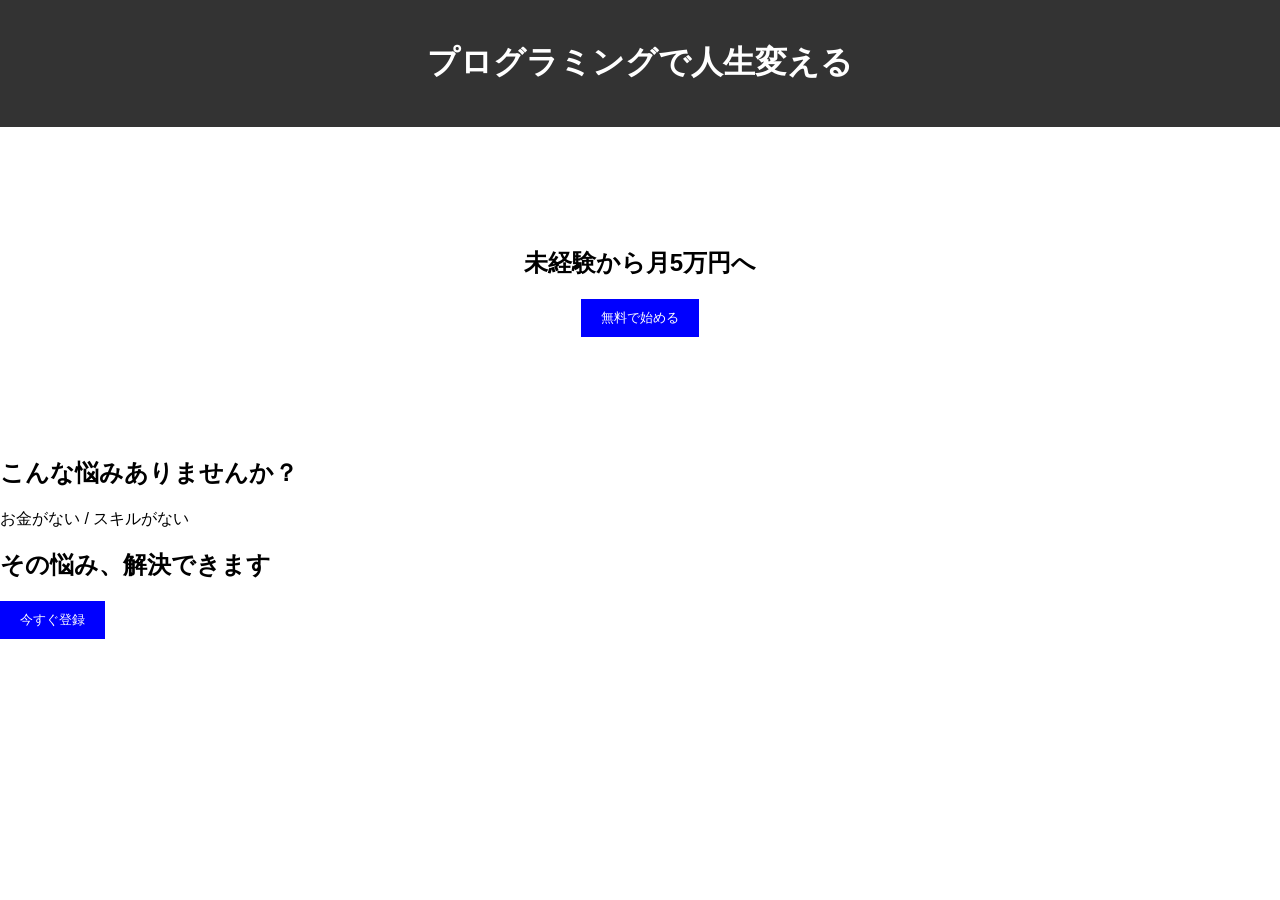
==== index.html @ 4aaf7d5e "初めての保存" ====
<!DOCTYPE html>
<html lang="ja">
<head>
  <meta charset="UTF-8">
  <title>LP練習</title>
  <link rel="stylesheet" href="style.css">
</head>
<body>

<header>
  <h1>プログラミングで人生変える</h1>
</header>

<section class="hero">
  <h2>未経験から月5万円へ</h2>
  <button>無料で始める</button>
</section>

<section class="problem">
  <h2>こんな悩みありませんか？</h2>
  <p>お金がない / スキルがない</p>
</section>

<section class="solution">
  <h2>その悩み、解決できます</h2>
</section>

<section class="cta">
  <button>今すぐ登録</button>
</section>

</body>
</html>
---- style.css ----
body {
  margin: 0;
  font-family: sans-serif;
}

header {
  background: #333;
  color: white;
  padding: 20px;
  text-align: center;
}

.hero {
  padding: 100px 20px;
  text-align: center;
}

button {
  padding: 10px 20px;
  background: blue;
  color: white;
  border: none;
}
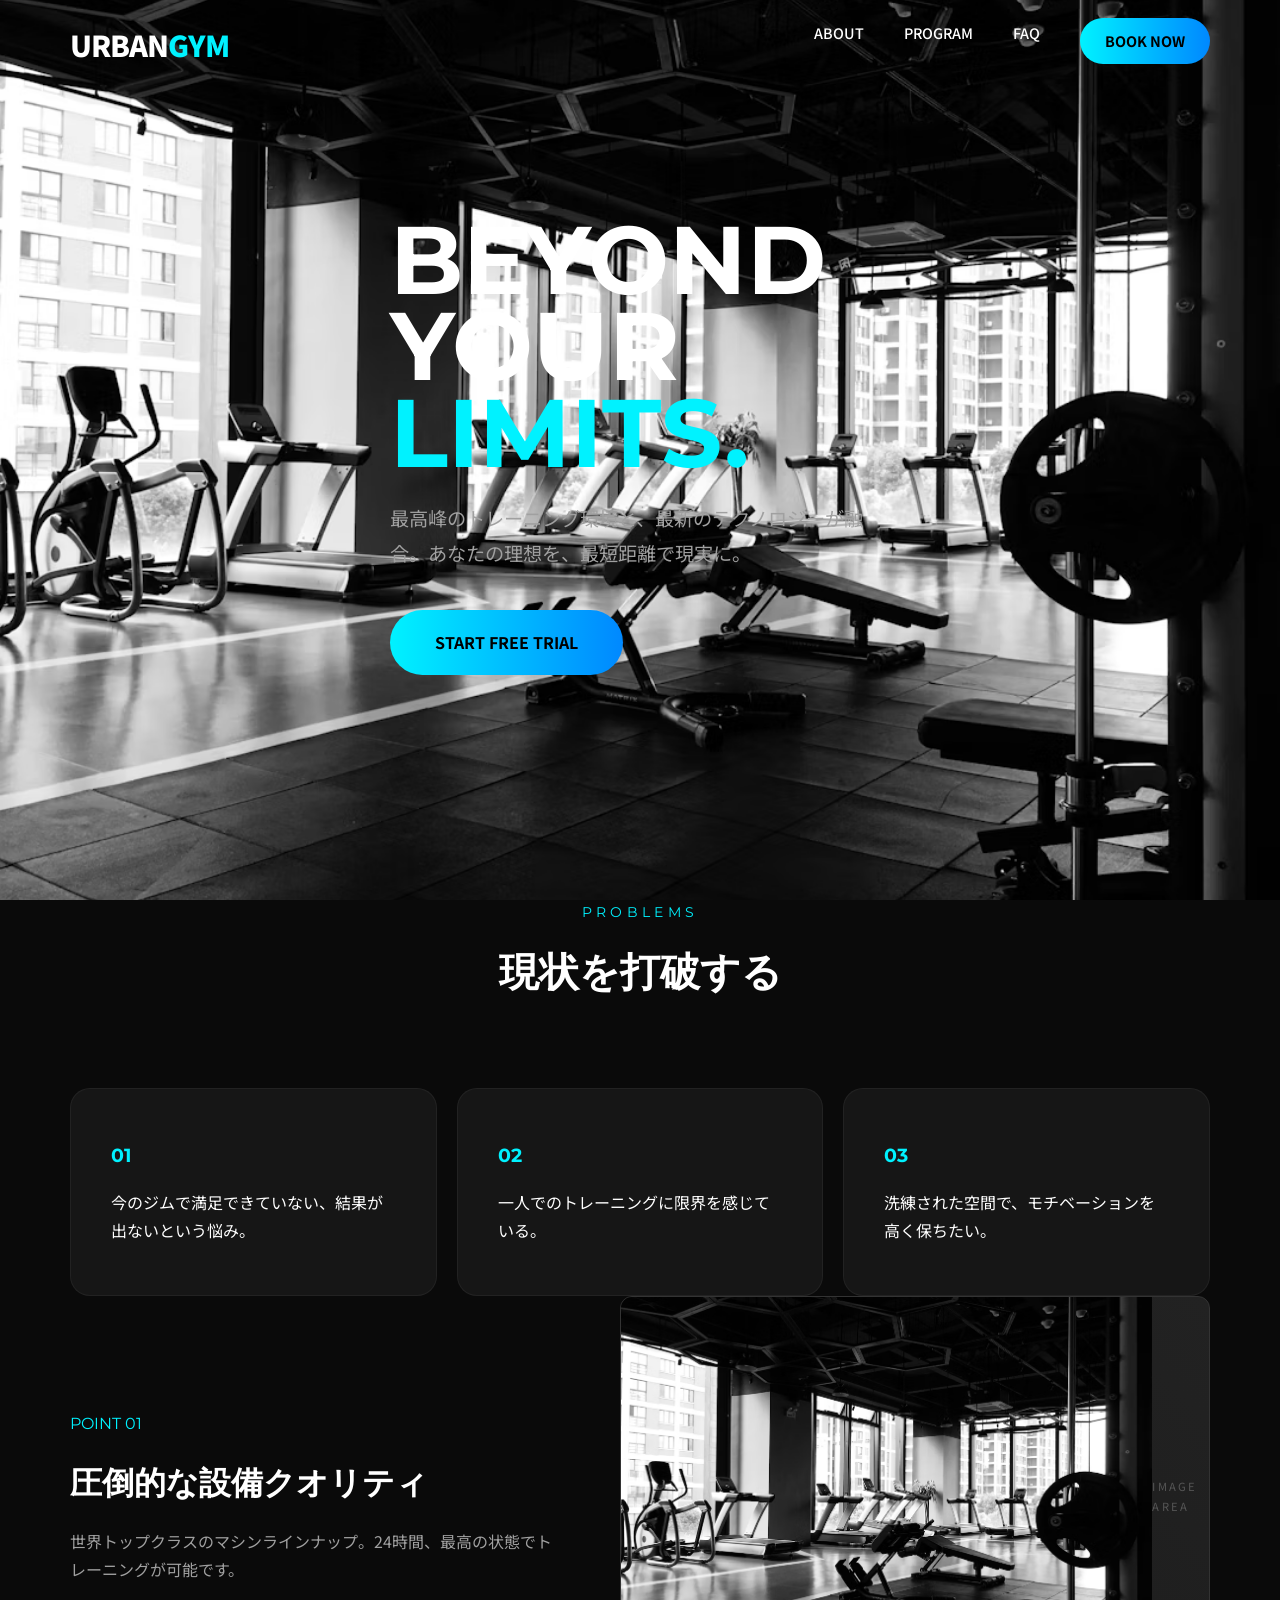
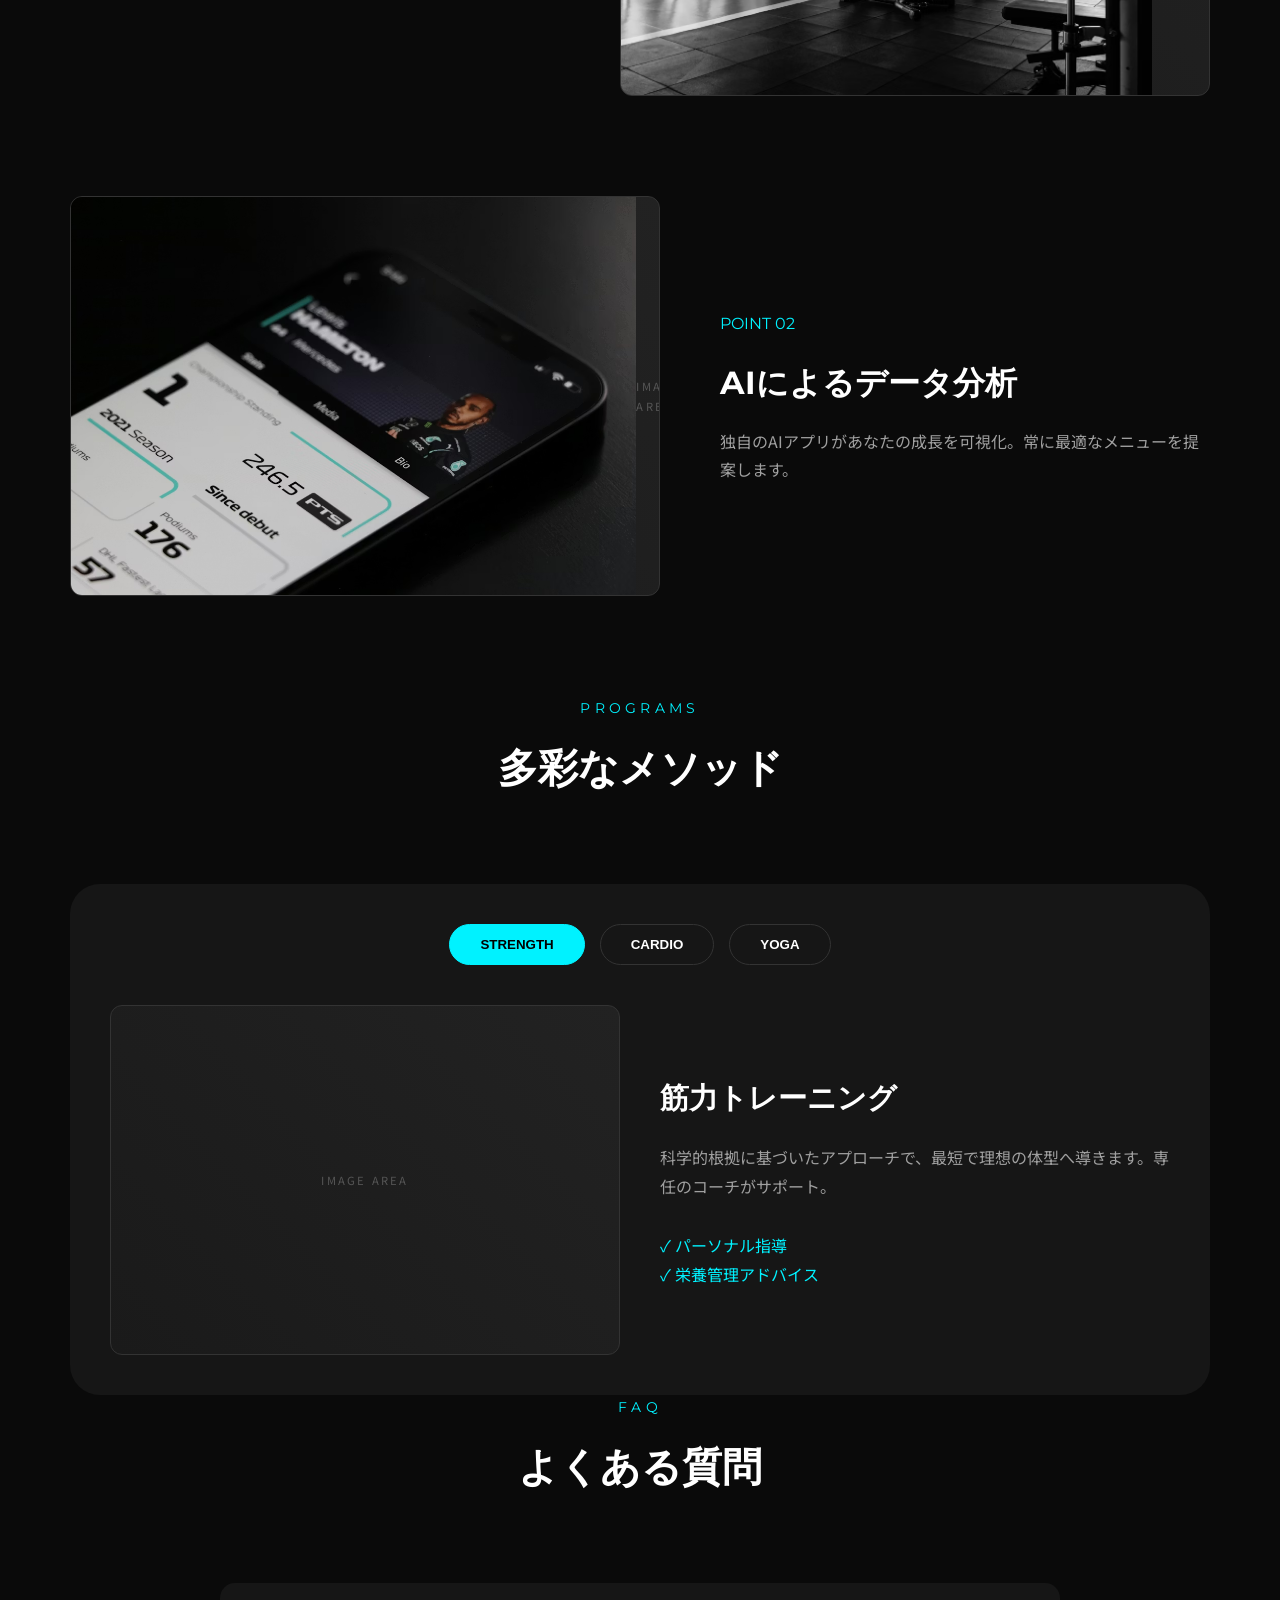
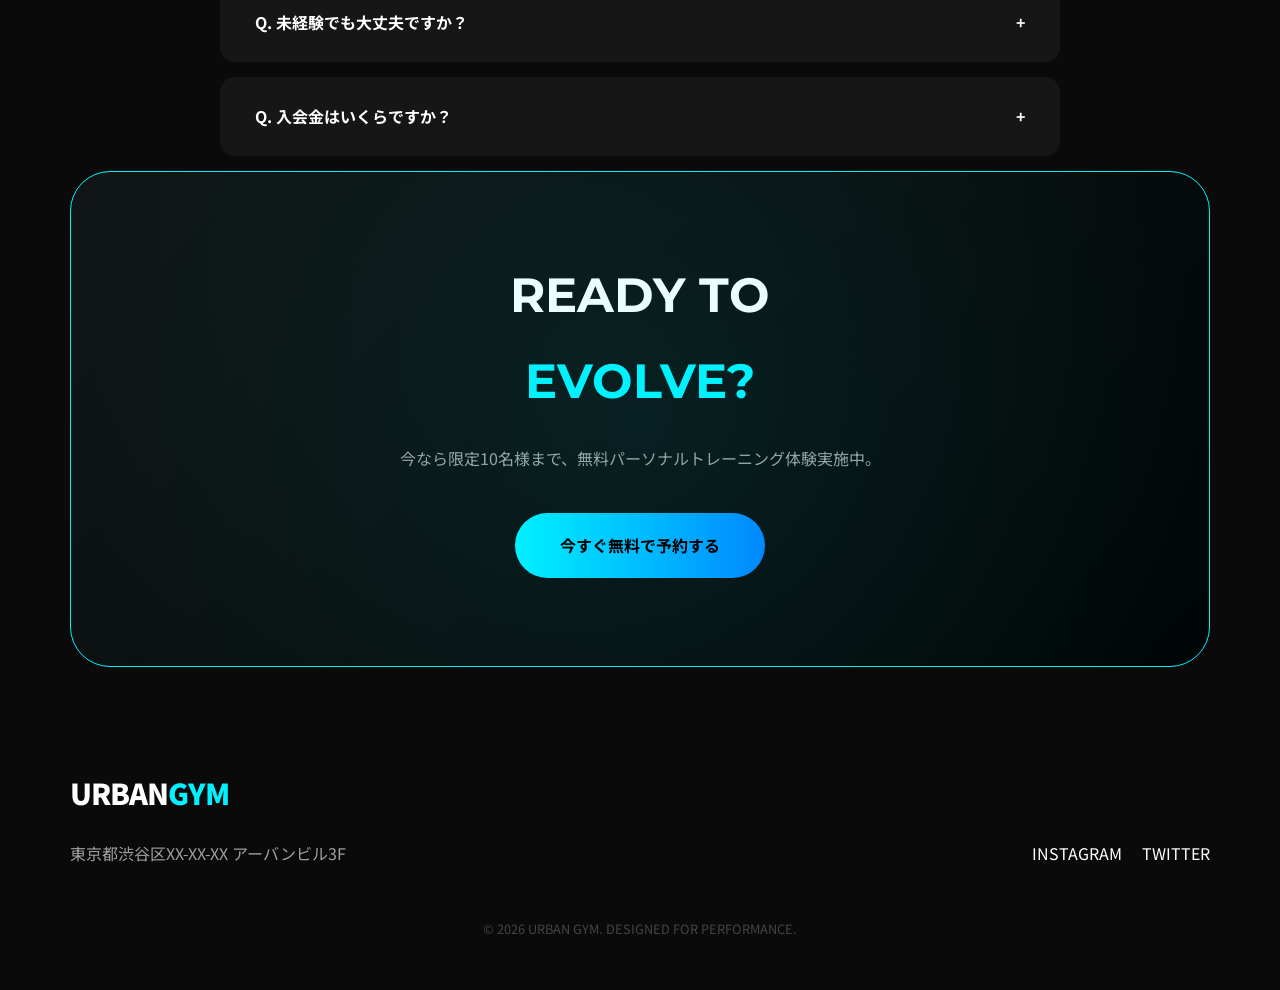
==== commit 43c775c0: "atarasii" ====
--- a/index.html
+++ b/index.html
@@ -1,33 +1,160 @@
 <!DOCTYPE html>
 <html lang="ja">
 <head>
-  <meta charset="UTF-8">
-  <title>LP練習</title>
-  <link rel="stylesheet" href="style.css">
+    <meta charset="UTF-8">
+    <meta name="viewport" content="width=device-width, initial-scale=1.0">
+    <title>URBAN GYM | Urban Premium Fitness</title>
+    <link href="https://fonts.googleapis.com/css2?family=Montserrat:wght@700;900&family=Noto+Sans+JP:wght@300;500;700&display=swap" rel="stylesheet">
+    
+    <link rel="stylesheet" href="style.css">
 </head>
 <body>
 
-<header>
-  <h1>プログラミングで人生変える</h1>
-</header>
+    <header id="header">
+        <div class="container header-inner">
+            <div class="logo">URBAN<span>GYM</span></div>
+            <nav>
+                <ul>
+                    <li><a href="#about">ABOUT</a></li>
+                    <li><a href="#program">PROGRAM</a></li>
+                    <li><a href="#faq">FAQ</a></li>
+                    <li><a href="#contact" class="btn btn-primary" style="padding: 10px 25px;">BOOK NOW</a></li>
+                </ul>
+            </nav>
+        </div>
+    </header>
 
-<section class="hero">
-  <h2>未経験から月5万円へ</h2>
-  <button>無料で始める</button>
-</section>
+    <section class="hero">
+        <div class="hero-bg"></div>
+        <div class="hero-image-area">
+            <img src="img/jim.jpg" alt="URBAN GYM メインビジュアル" style="width: 100%; height: 100%; object-fit: cover;">
+        </div>
+        <div class="container">
+            <div class="hero-content">
+                <h1 class="reveal active">BEYOND<br>YOUR<br><span style="color: var(--accent);">LIMITS.</span></h1>
+                <p class="reveal active" style="transition-delay: 0.2s;">
+                    最高峰のトレーニング環境と、最新のテクノロジーが融合。あなたの理想を、最短距離で現実に。
+                </p>
+                <div class="reveal active" style="transition-delay: 0.4s;">
+                    <a href="#contact" class="btn btn-primary">START FREE TRIAL</a>
+                </div>
+            </div>
+        </div>
+    </section>
 
-<section class="problem">
-  <h2>こんな悩みありませんか？</h2>
-  <p>お金がない / スキルがない</p>
-</section>
+    <section id="about" class="container">
+        <div class="section-header reveal">
+            <span class="en">PROBLEMS</span>
+            <h2>現状を打破する</h2>
+        </div>
+        <div class="problems-grid">
+            <div class="problem-card reveal">
+                <h3 style="color: var(--accent); margin-bottom: 15px;">01</h3>
+                <p>今のジムで満足できていない、結果が出ないという悩み。</p>
+            </div>
+            <div class="problem-card reveal" style="transition-delay: 0.1s;">
+                <h3 style="color: var(--accent); margin-bottom: 15px;">02</h3>
+                <p>一人でのトレーニングに限界を感じている。</p>
+            </div>
+            <div class="problem-card reveal" style="transition-delay: 0.2s;">
+                <h3 style="color: var(--accent); margin-bottom: 15px;">03</h3>
+                <p>洗練された空間で、モチベーションを高く保ちたい。</p>
+            </div>
+        </div>
+    </section>
 
-<section class="solution">
-  <h2>その悩み、解決できます</h2>
-</section>
+    <section class="container">
+        <div class="features-row">
+            <div class="feature-text reveal">
+                <span class="en" style="color: var(--accent);">POINT 01</span>
+                <h2 style="font-size: 2rem; margin: 15px 0;">圧倒的な設備クオリティ</h2>
+                <p style="color: var(--text-sub);">世界トップクラスのマシンラインナップ。24時間、最高の状態でトレーニングが可能です。</p>
+            </div>
+            <div class="feature-img image-box reveal">
+              <img src="img\photo-1571902943202-507ec2618e8f.png" alt="トレーニングマシンの様子" style="width: 100%; height: 100%; object-fit: cover;">
+            </div>
+        </div>
+        <div class="features-row">
+            <div class="feature-text reveal">
+                <span class="en" style="color: var(--accent);">POINT 02</span>
+                <h2 style="font-size: 2rem; margin: 15px 0;">AIによるデータ分析</h2>
+                <p style="color: var(--text-sub);">独自のAIアプリがあなたの成長を可視化。常に最適なメニューを提案します。</p>
+            </div>
+            <div class="feature-img image-box reveal">
+              <img src="img\photo-1723505614212-1bf22dbf6080.png" alt="AIによるデータ分析" style="width: 100%; height: 100%; object-fit: cover;">
 
-<section class="cta">
-  <button>今すぐ登録</button>
-</section>
+              </div>
+        </div>
+    </section>
 
+    <section id="program" class="container">
+        <div class="section-header reveal">
+            <span class="en">PROGRAMS</span>
+            <h2>多彩なメソッド</h2>
+        </div>
+        
+        <div class="tab-wrapper reveal">
+            <div class="tab-nav">
+                <button class="tab-trigger active" data-tab="tab-a">STRENGTH</button>
+                <button class="tab-trigger" data-tab="tab-b">CARDIO</button>
+                <button class="tab-trigger" data-tab="tab-c">YOGA</button>
+            </div>
+
+            <div id="tab-a" class="tab-pane active">
+                <div class="image-box" style="height: 350px;"></div>
+                <div>
+                    <h3 style="font-size: 1.8rem; margin-bottom: 20px;">筋力トレーニング</h3>
+                    <p style="color: var(--text-sub); margin-bottom: 30px;">科学的根拠に基づいたアプローチで、最短で理想の体型へ導きます。専任のコーチがサポート。</p>
+                    <ul style="list-style: none; color: var(--accent);">
+                        <li>✓ パーソナル指導</li>
+                        <li>✓ 栄養管理アドバイス</li>
+                    </ul>
+                </div>
+            </div>
+        </div>
+    </section>
+
+    <section id="faq" class="container" style="max-width: 900px;">
+        <div class="section-header reveal">
+            <span class="en">FAQ</span>
+            <h2>よくある質問</h2>
+        </div>
+        <div class="accordion">
+            <div class="faq-item reveal">
+                <div class="faq-q"><span>Q. 未経験でも大丈夫ですか？</span><span>+</span></div>
+                <div class="faq-a">もちろん可能です。9割の方が未経験からスタートし、結果を出されています。</div>
+            </div>
+            <div class="faq-item reveal">
+                <div class="faq-q"><span>Q. 入会金はいくらですか？</span><span>+</span></div>
+                <div class="faq-a">現在キャンペーン期間につき、入会金無料となっております。</div>
+            </div>
+        </div>
+    </section>
+
+    <section id="contact" class="container">
+        <div class="cta-box reveal">
+            <h2 style="font-size: 3rem; margin-bottom: 20px;">READY TO<br><span style="color: var(--accent);">EVOLVE?</span></h2>
+            <p style="margin-bottom: 40px; color: var(--text-sub);">今なら限定10名様まで、無料パーソナルトレーニング体験実施中。</p>
+            <a href="#" class="btn btn-primary">今すぐ無料で予約する</a>
+        </div>
+    </section>
+
+    <footer style="padding: 100px 0 50px;">
+        <div class="container">
+            <div style="display: flex; justify-content: space-between; align-items: flex-end; flex-wrap: wrap; gap: 30px;">
+                <div>
+                    <div class="logo" style="margin-bottom: 20px;">URBAN<span>GYM</span></div>
+                    <p style="color: var(--text-sub);">東京都渋谷区XX-XX-XX アーバンビル3F</p>
+                </div>
+                <div style="display: flex; gap: 20px;">
+                    <a href="#" style="color: #fff; text-decoration: none;">INSTAGRAM</a>
+                    <a href="#" style="color: #fff; text-decoration: none;">TWITTER</a>
+                </div>
+            </div>
+            <p style="margin-top: 50px; text-align: center; color: #444; font-size: 0.8rem;">&copy; 2026 URBAN GYM. DESIGNED FOR PERFORMANCE.</p>
+        </div>
+    </footer>
+
+    <script src="main.js"></script>
 </body>
 </html>
--- a/style.css
+++ b/style.css
@@ -1,23 +1,316 @@
+:root {
+    --accent: #00f2ff; /* ネオンブルー */
+    --accent-dark: #0088ff;
+    --bg-black: #0a0a0a;
+    --bg-card: #161616;
+    --text-main: #ffffff;
+    --text-sub: #a0a0a0;
+    --glass: rgba(255, 255, 255, 0.05);
+    --transition: all 0.4s cubic-bezier(0.16, 1, 0.3, 1);
+}
+
+* {
+    margin: 0;
+    padding: 0;
+    box-sizing: border-box;
+}
+
+html {
+    scroll-behavior: smooth;
+}
+
 body {
-  margin: 0;
-  font-family: sans-serif;
-}
-
+    background-color: var(--bg-black);
+    color: var(--text-main);
+    font-family: 'Noto Sans JP', sans-serif;
+    overflow-x: hidden;
+    line-height: 1.8;
+}
+
+h1, h2, h3, .en {
+    font-family: 'Montserrat', sans-serif;
+    text-transform: uppercase;
+}
+
+/* 画像プレースホルダー */
+.image-box {
+    background: linear-gradient(45deg, #1a1a1a, #222);
+    border: 1px solid #333;
+    display: flex;
+    align-items: center;
+    justify-content: center;
+    color: #555;
+    position: relative;
+    overflow: hidden;
+    border-radius: 12px;
+}
+
+.image-box::after {
+    content: "IMAGE AREA";
+    font-size: 0.7rem;
+    letter-spacing: 0.2em;
+}
+
+.container {
+    max-width: 1200px;
+    margin: 0 auto;
+    padding: 0 30px;
+}
+
+/* ヘッダー - グラスモーフィズム */
 header {
-  background: #333;
-  color: white;
-  padding: 20px;
-  text-align: center;
-}
-
+    position: fixed;
+    top: 0;
+    width: 100%;
+    height: 90px;
+    display: flex;
+    align-items: center;
+    z-index: 1000;
+    transition: var(--transition);
+}
+
+header.scrolled {
+    background: rgba(10, 10, 10, 0.8);
+    backdrop-filter: blur(10px);
+    height: 70px;
+    border-bottom: 1px solid rgba(255, 255, 255, 0.1);
+}
+
+.header-inner {
+    width: 100%;
+    display: flex;
+    justify-content: space-between;
+    align-items: center;
+}
+
+.logo { font-weight: 900; font-size: 1.8rem; letter-spacing: -1px; }
+.logo span { color: var(--accent); }
+
+nav ul { display: flex; list-style: none; gap: 40px; }
+nav a { 
+    color: var(--text-main); 
+    text-decoration: none; 
+    font-weight: 500; 
+    font-size: 0.9rem;
+    transition: color 0.3s;
+}
+nav a:hover { color: var(--accent); }
+
+/* ボタンデザイン */
+.btn {
+    padding: 18px 45px;
+    border-radius: 50px;
+    text-decoration: none;
+    font-weight: 700;
+    display: inline-block;
+    transition: var(--transition);
+    cursor: pointer;
+    border: none;
+    position: relative;
+    overflow: hidden;
+    z-index: 1;
+}
+
+.btn-primary {
+    background: linear-gradient(90deg, var(--accent), var(--accent-dark));
+    color: #000;
+}
+
+.btn-primary:hover {
+    transform: translateY(-5px);
+    box-shadow: 0 10px 25px rgba(0, 242, 255, 0.4);
+}
+
+/* ヒーローセクション */
 .hero {
-  padding: 100px 20px;
-  text-align: center;
-}
-
-button {
-  padding: 10px 20px;
-  background: blue;
-  color: white;
-  border: none;
+    height: 100vh;
+    display: flex;
+    align-items: center;
+    position: relative;
+    padding-top: 90px;
+    background-image: url("img/photo-1571902943202-507ec2618e8f.png"); /* 画像のパス */
+    background-size: cover;               /* 隙間なく広げる */
+    background-position: center;          /* 画像の真ん中を表示 */
+    background-attachment: fixed;        /* スクロールしても画像を固定（お好みで） */
+    padding: 100px 0;
+}
+
+.hero-bg { position: absolute;
+
+    top: 0; left: 0; width: 100%; height: 100%;
+
+    z-index: -2;
+
+    background: radial-gradient(circle at 80% 20%, #1a1a1a 0%, #0a0a0a 100%);
+   
+}
+
+.hero-image-area {
+    position: absolute;
+    right: 0; top: 0; width: 50%; height: 100%;
+    z-index: -1;
+    clip-path: polygon(20% 0, 100% 0, 100% 100%, 0% 100%);
+}
+
+.hero-content h1 {
+    font-size: clamp(3rem, 8vw, 6rem);
+    line-height: 0.9;
+    margin-bottom: 25px;
+}
+
+.hero-content p {
+    font-size: 1.2rem;
+    color: var(--text-sub);
+    max-width: 500px;
+    margin-bottom: 40px;
+}
+
+/* アニメーション用クラス */
+.reveal {
+    opacity: 0;
+    transform: translateY(40px);
+    transition: var(--transition);
+}
+
+.reveal.active {
+    opacity: 1;
+    transform: translateY(0);
+}
+
+/* お悩みセクション */
+.section-header {
+    text-align: center;
+    margin-bottom: 80px;
+}
+
+.section-header .en {
+    color: var(--accent);
+    font-size: 0.9rem;
+    letter-spacing: 0.3em;
+    margin-bottom: 10px;
+    display: block;
+}
+
+.section-header h2 { font-size: 2.5rem; }
+
+.problems-grid {
+    display: grid;
+    grid-template-columns: repeat(3, 1fr);
+    gap: 20px;
+}
+
+.problem-card {
+    background: var(--bg-card);
+    padding: 50px 40px;
+    border-radius: 20px;
+    border: 1px solid rgba(255, 255, 255, 0.05);
+    transition: var(--transition);
+}
+
+.problem-card:hover {
+    border-color: var(--accent);
+    background: rgba(0, 242, 255, 0.02);
+}
+
+/* 特徴セクション */
+.features-row {
+    display: flex;
+    align-items: center;
+    gap: 60px;
+    margin-bottom: 100px;
+}
+
+.features-row:nth-child(even) { flex-direction: row-reverse; }
+
+.feature-text { flex: 1; }
+.feature-img { flex: 1.2; height: 400px; }
+
+/* タブシステム */
+.tab-wrapper {
+    background: var(--bg-card);
+    padding: 40px;
+    border-radius: 30px;
+}
+
+.tab-nav {
+    display: flex;
+    justify-content: center;
+    gap: 15px;
+    margin-bottom: 40px;
+}
+
+.tab-trigger {
+    padding: 12px 30px;
+    background: transparent;
+    border: 1px solid #333;
+    color: #fff;
+    border-radius: 50px;
+    cursor: pointer;
+    font-weight: 700;
+    transition: 0.3s;
+}
+
+.tab-trigger.active {
+    background: var(--accent);
+    color: #000;
+    border-color: var(--accent);
+}
+
+.tab-pane { display: none; grid-template-columns: 1fr 1fr; gap: 40px; align-items: center; }
+.tab-pane.active { display: grid; animation: fadeIn 0.6s ease; }
+
+@keyframes fadeIn {
+    from { opacity: 0; transform: scale(0.98); }
+    to { opacity: 1; transform: scale(1); }
+}
+
+/* アコーディオン */
+.faq-item {
+    background: var(--bg-card);
+    margin-bottom: 15px;
+    border-radius: 15px;
+    overflow: hidden;
+}
+
+.faq-q {
+    padding: 25px 35px;
+    cursor: pointer;
+    display: flex;
+    justify-content: space-between;
+    font-weight: 700;
+}
+
+.faq-a {
+    padding: 0 35px 25px;
+    color: var(--text-sub);
+    display: none;
+}
+
+/* コンタクトエリア */
+.cta-box {
+    background: linear-gradient(135deg, #111 0%, #000 100%);
+    border-radius: 40px;
+    padding: 80px;
+    text-align: center;
+    border: 1px solid var(--accent);
+    position: relative;
+    overflow: hidden;
+}
+
+.cta-box::before {
+    content: "";
+    position: absolute;
+    top: -50%; left: -50%; width: 200%; height: 200%;
+    background: radial-gradient(circle, rgba(0, 242, 255, 0.1) 0%, transparent 60%);
+    z-index: 0;
+}
+
+/* レスポンシブ */
+@media (max-width: 968px) {
+    .hero-image-area { display: none; }
+    .hero-content { text-align: center; margin: 0 auto; }
+    .problems-grid { grid-template-columns: 1fr; }
+    .features-row, .features-row:nth-child(even) { flex-direction: column; }
+    .tab-pane { grid-template-columns: 1fr; }
+    .cta-box { padding: 40px 20px; }
 }
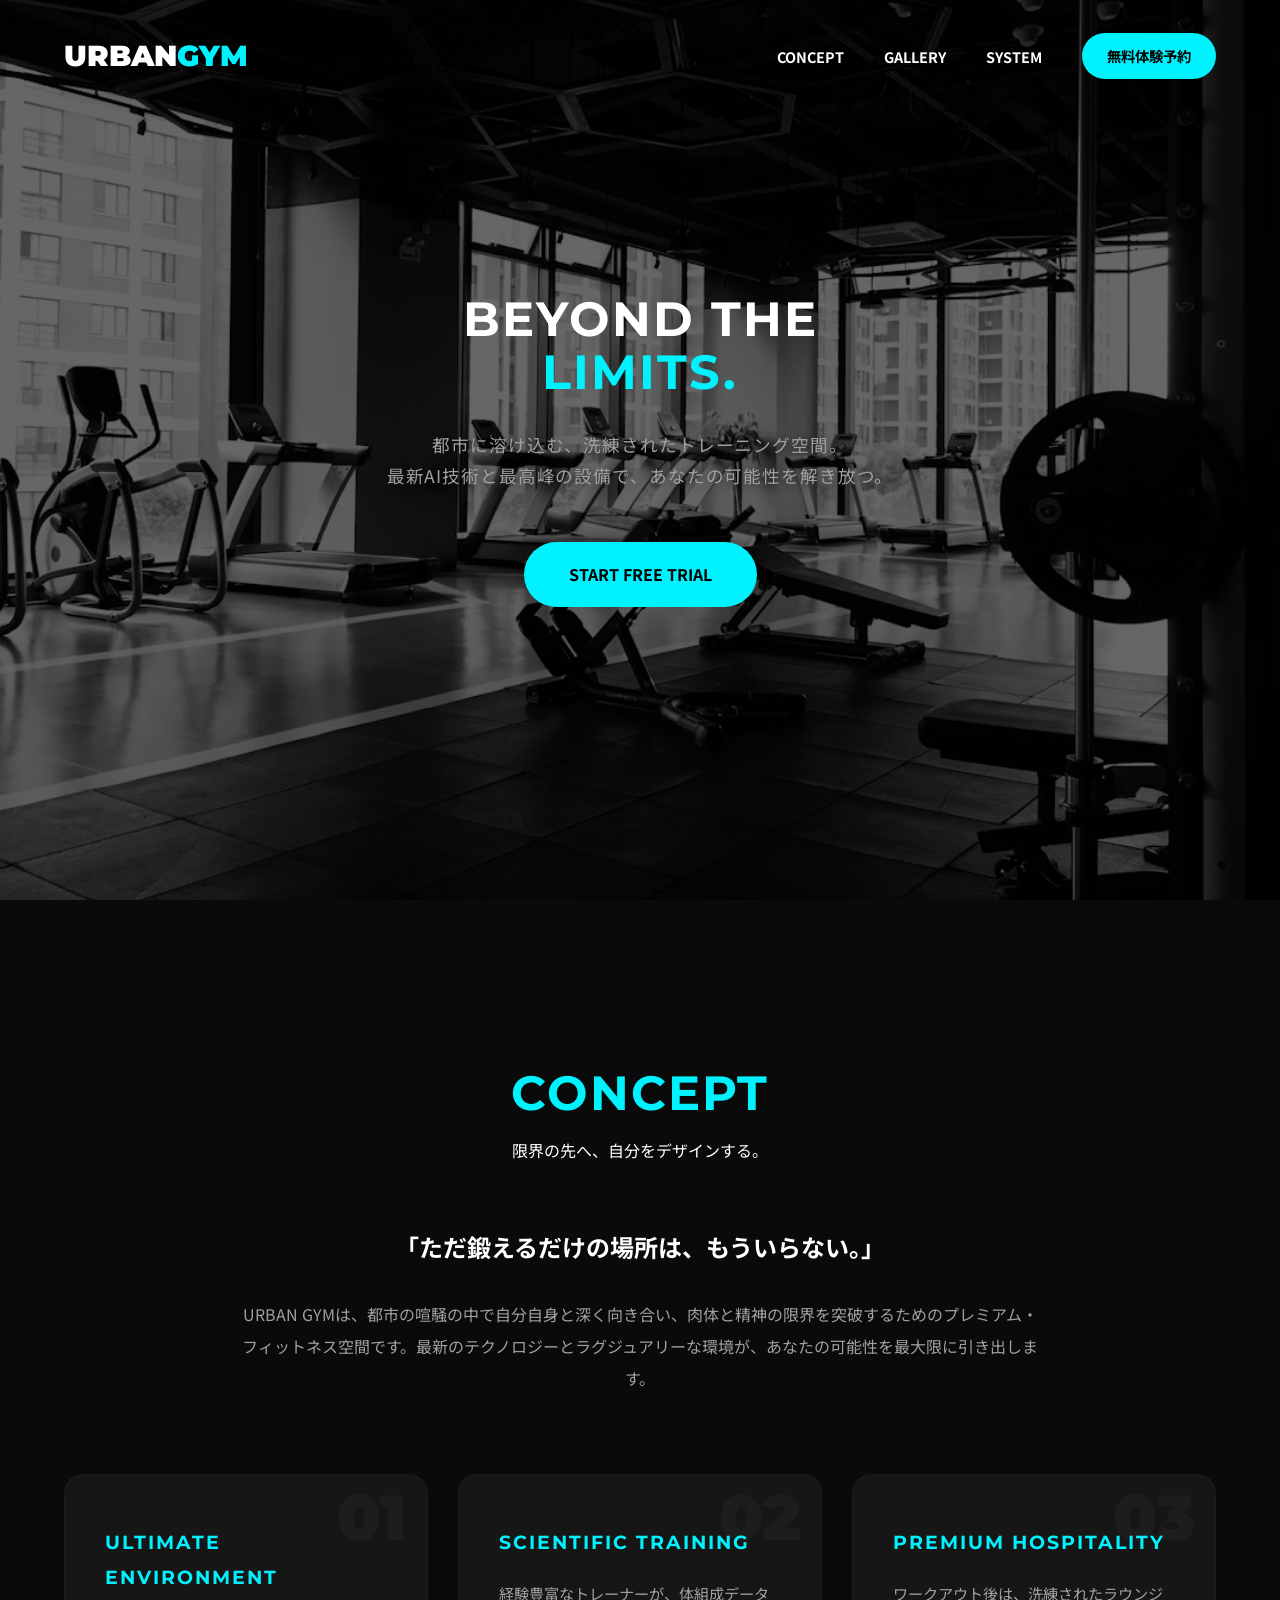
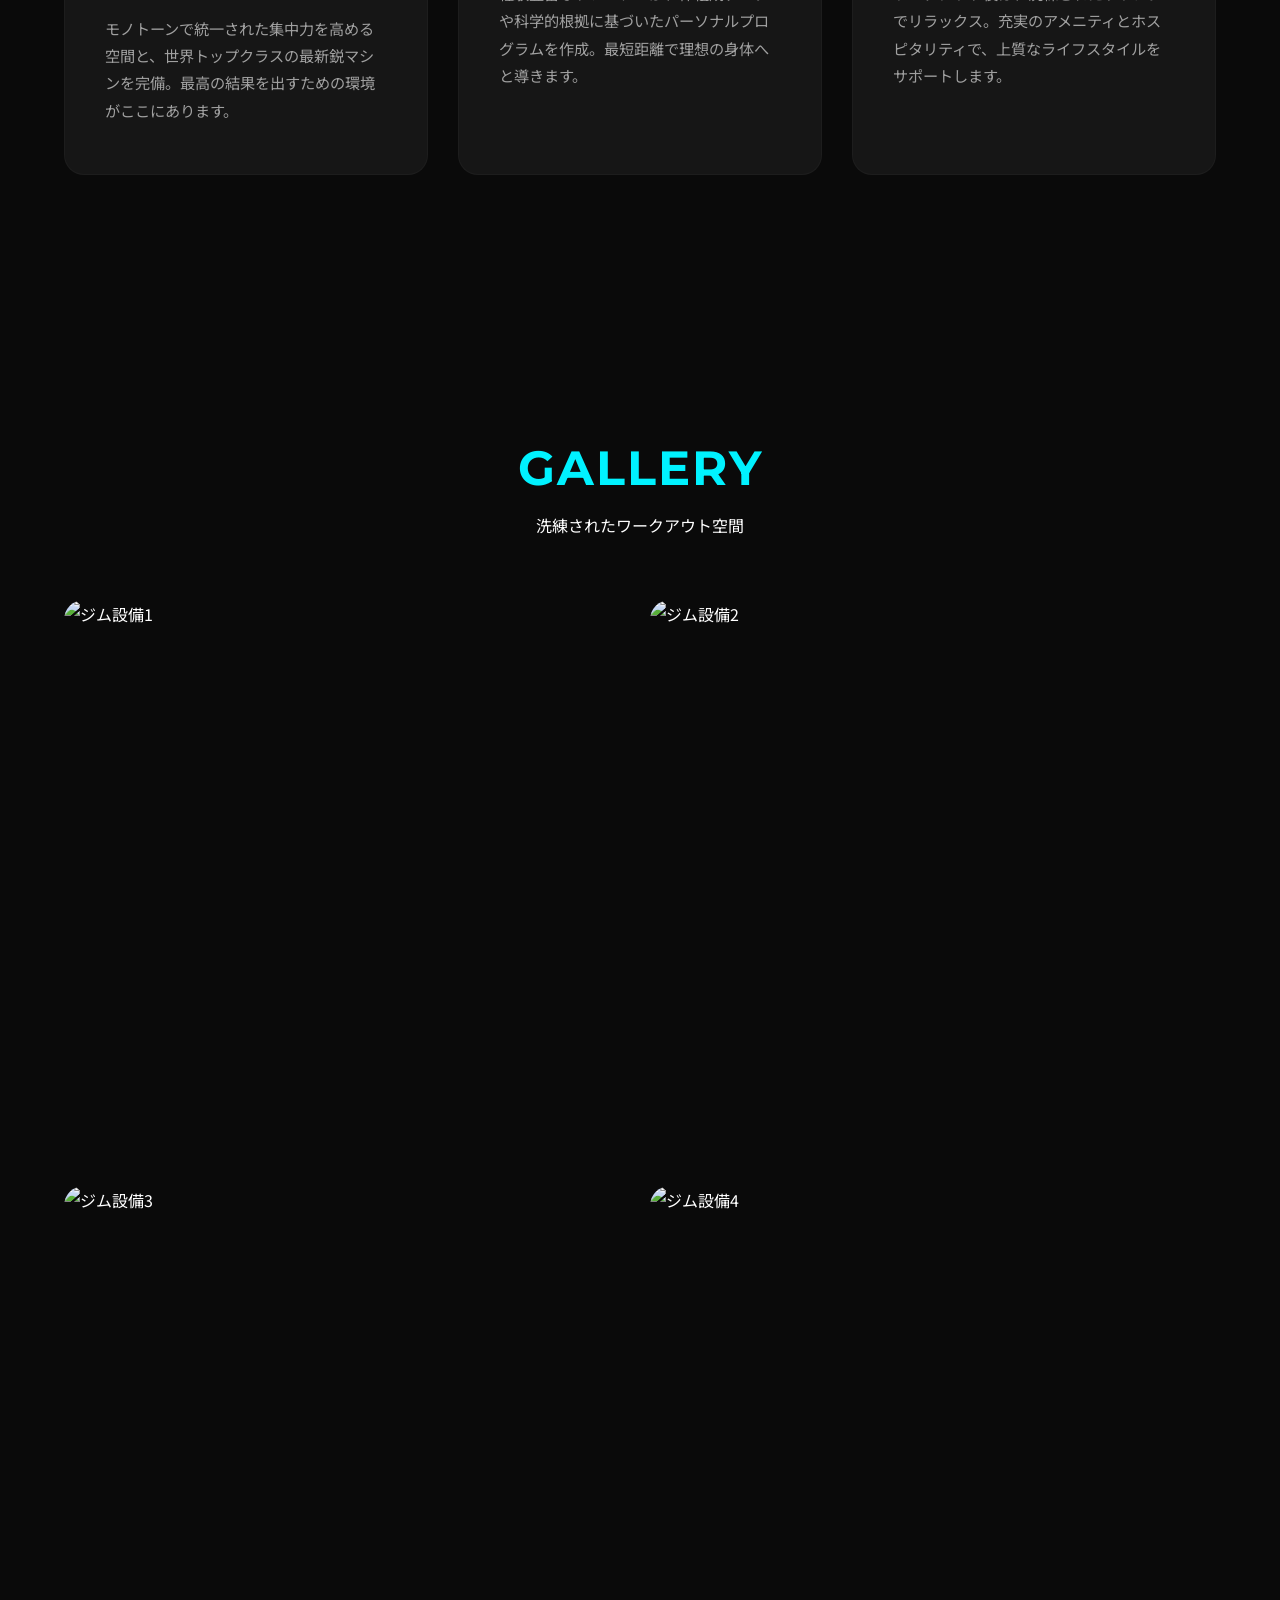
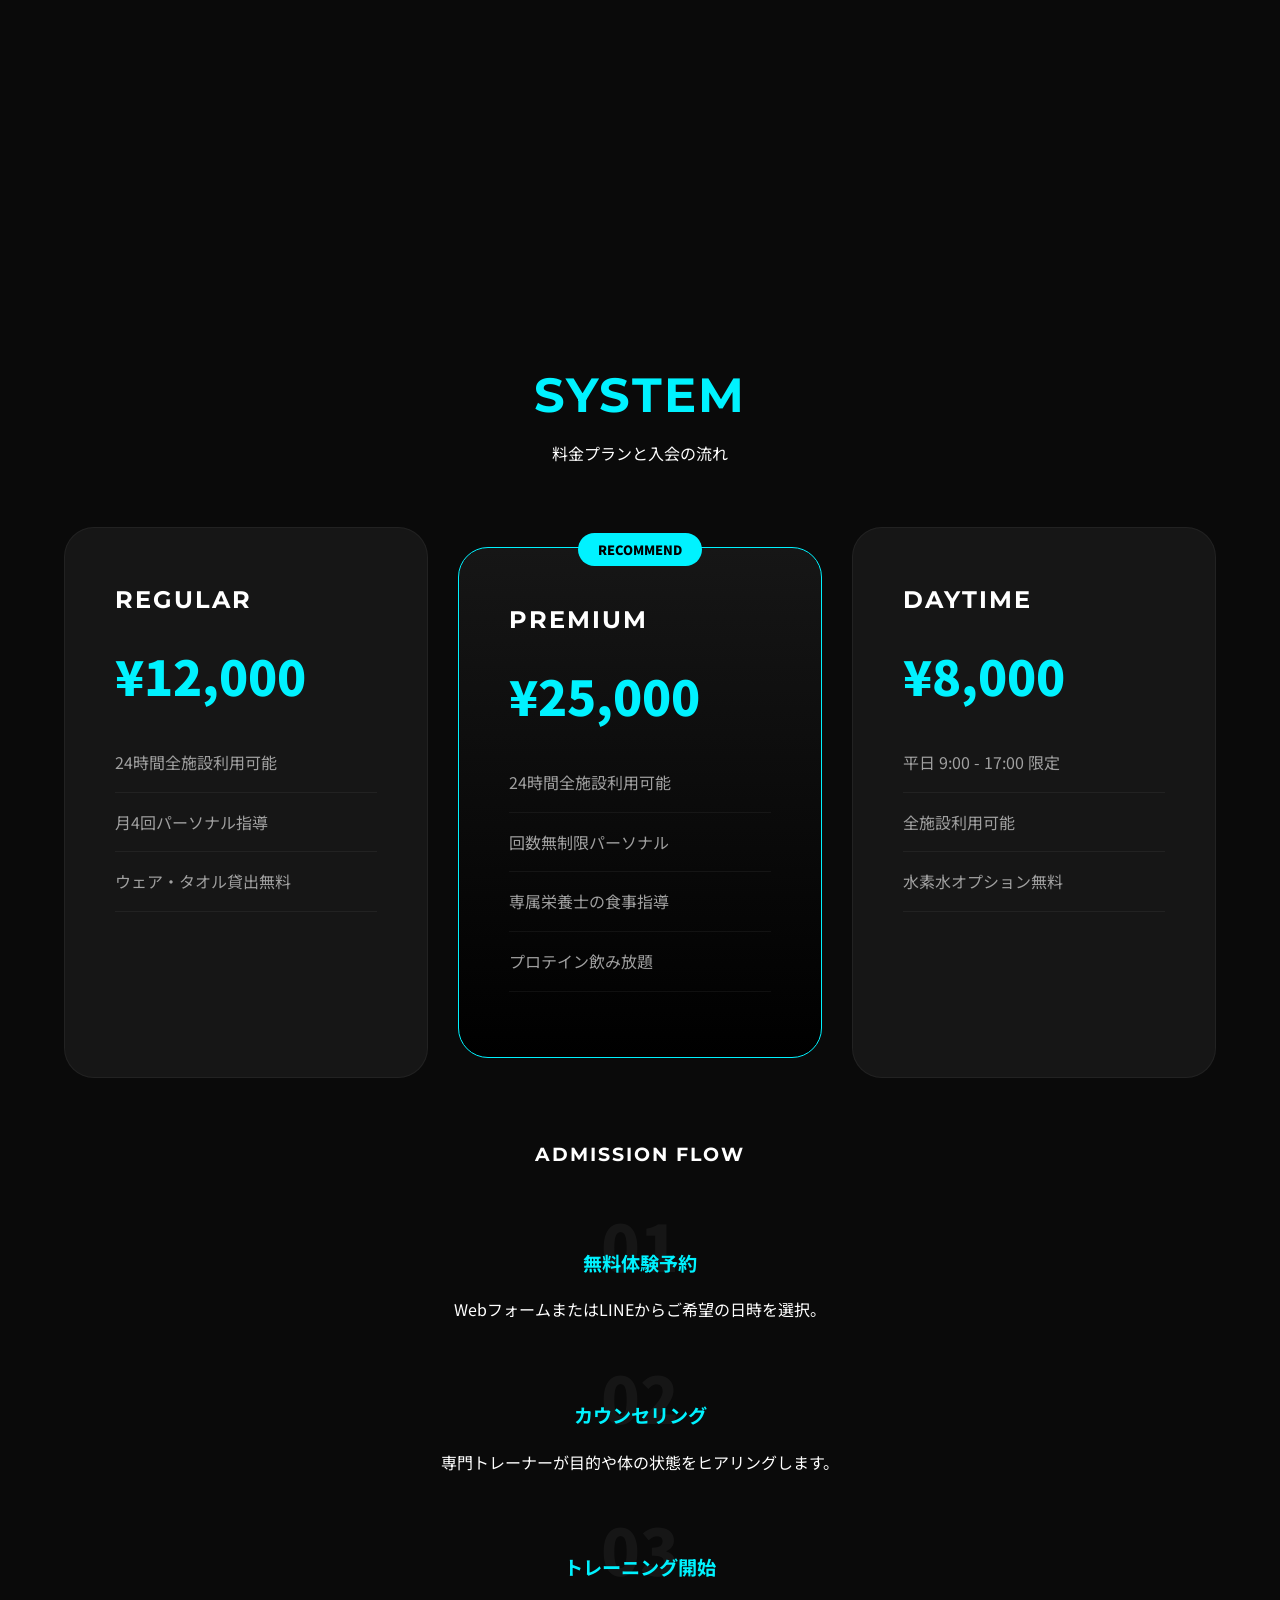
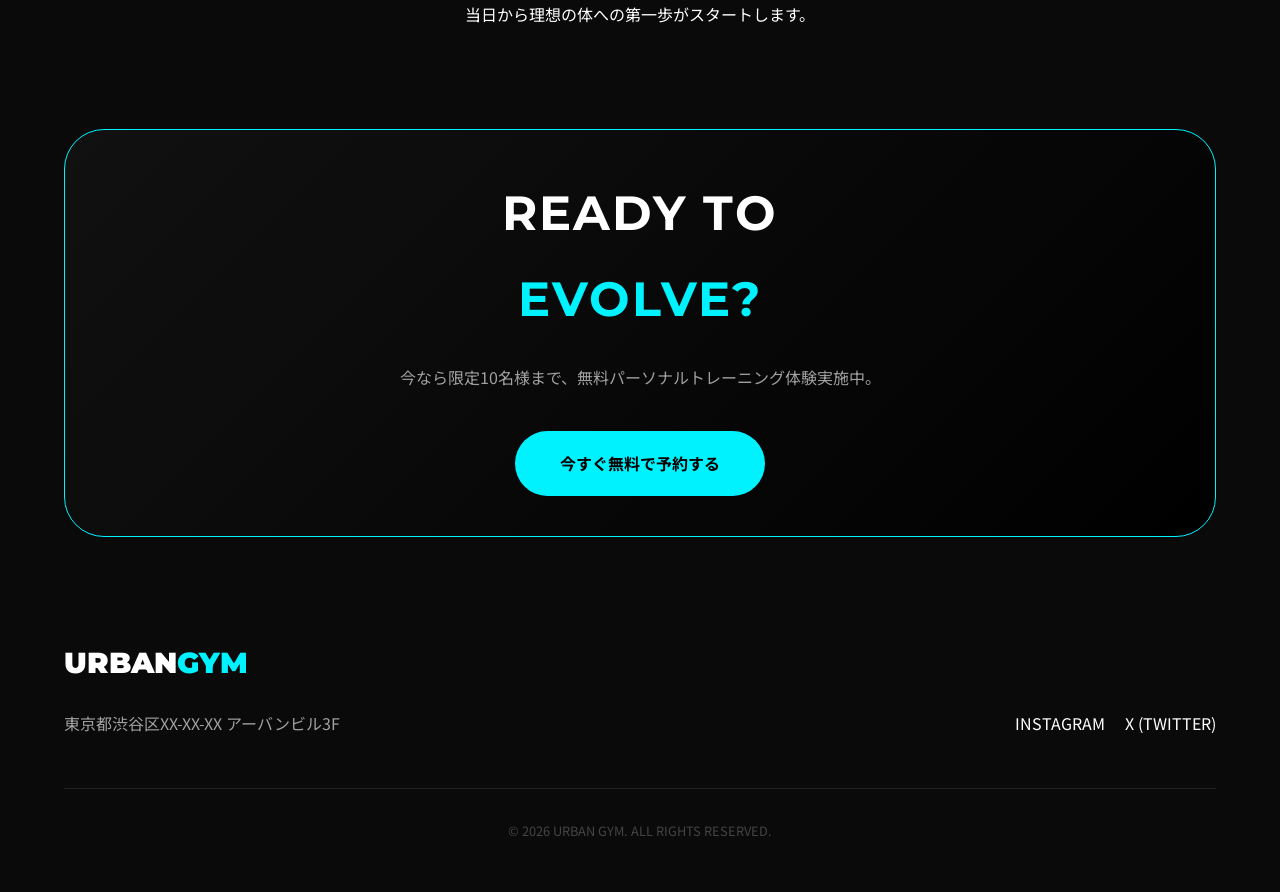
==== commit 22b60150: "done" ====
--- a/index.html
+++ b/index.html
@@ -1,160 +1,280 @@
-<!DOCTYPE html>
+<!doctype html>
 <html lang="ja">
-<head>
-    <meta charset="UTF-8">
-    <meta name="viewport" content="width=device-width, initial-scale=1.0">
-    <title>URBAN GYM | Urban Premium Fitness</title>
-    <link href="https://fonts.googleapis.com/css2?family=Montserrat:wght@700;900&family=Noto+Sans+JP:wght@300;500;700&display=swap" rel="stylesheet">
-    
-    <link rel="stylesheet" href="style.css">
-</head>
-<body>
-
+  <head>
+    <meta charset="UTF-8" />
+    <meta name="viewport" content="width=device-width, initial-scale=1.0" />
+    <title>URBAN GYM | アーバン プレミアム フィットネス</title>
+    <link
+      href="https://fonts.googleapis.com/css2?family=Montserrat:wght@700;900&family=Noto+Sans+JP:wght@300;500;700&display=swap"
+      rel="stylesheet"
+    />
+    <link rel="stylesheet" href="style.css" />
+  </head>
+  <body class="page-home" id="body">
+    <!-- ナビゲーション -->
     <header id="header">
-        <div class="container header-inner">
-            <div class="logo">URBAN<span>GYM</span></div>
-            <nav>
-                <ul>
-                    <li><a href="#about">ABOUT</a></li>
-                    <li><a href="#program">PROGRAM</a></li>
-                    <li><a href="#faq">FAQ</a></li>
-                    <li><a href="#contact" class="btn btn-primary" style="padding: 10px 25px;">BOOK NOW</a></li>
-                </ul>
-            </nav>
-        </div>
+      <div class="container header-inner">
+        <div class="logo">URBAN<span>GYM</span></div>
+
+        <!-- ハンバーガーボタン (スマホ用) -->
+        <button
+          class="menu-toggle"
+          id="menu-toggle"
+          aria-label="メニューを開く"
+        >
+          <span></span>
+          <span></span>
+          <span></span>
+        </button>
+
+        <nav id="main-nav">
+          <ul>
+            <li><a href="#about">CONCEPT</a></li>
+            <li><a href="#gallery">GALLERY</a></li>
+            <li><a href="#system">SYSTEM</a></li>
+            <li>
+              <a
+                href="contact.html"
+                class="btn btn-primary btn-to-contact"
+                style="padding: 10px 25px"
+                >無料体験予約</a
+              >
+            </li>
+          </ul>
+        </nav>
+      </div>
     </header>
 
-    <section class="hero">
+    <!-- メインコンテンツ (LP部分) -->
+    <main id="view-home">
+      <!-- ヒーローセクション -->
+      <section class="hero">
         <div class="hero-bg"></div>
-        <div class="hero-image-area">
-            <img src="img/jim.jpg" alt="URBAN GYM メインビジュアル" style="width: 100%; height: 100%; object-fit: cover;">
-        </div>
+        <div class="container hero-content">
+          <div class="reveal active">
+            <h1 class="en">
+              BEYOND THE<br /><span style="color: var(--accent)">LIMITS.</span>
+            </h1>
+            <p
+              style="
+                font-size: 1.1rem; /* 少し小さくすると英語との対比でバランスが良くなります */
+                max-width: 600px;
+                margin: 0 auto 40px; /* 中央寄せを確実に適用 */
+                color: var(--text-sub);
+              "
+            >
+              都市に溶け込む、洗練されたトレーニング空間。<br>最新AI技術と最高峰の設備で、あなたの可能性を解き放つ。
+            </p>
+            <a href="contact.html" class="btn btn-primary btn-to-contact"
+              >START FREE TRIAL</a
+            >
+          </div>
+        </div>
+      </section>
+      <!-- CONCEPT SECTION -->
+      <section id="about" class="concept-section">
         <div class="container">
-            <div class="hero-content">
-                <h1 class="reveal active">BEYOND<br>YOUR<br><span style="color: var(--accent);">LIMITS.</span></h1>
-                <p class="reveal active" style="transition-delay: 0.2s;">
-                    最高峰のトレーニング環境と、最新のテクノロジーが融合。あなたの理想を、最短距離で現実に。
-                </p>
-                <div class="reveal active" style="transition-delay: 0.4s;">
-                    <a href="#contact" class="btn btn-primary">START FREE TRIAL</a>
-                </div>
-            </div>
-        </div>
-    </section>
-
-    <section id="about" class="container">
-        <div class="section-header reveal">
-            <span class="en">PROBLEMS</span>
-            <h2>現状を打破する</h2>
-        </div>
-        <div class="problems-grid">
-            <div class="problem-card reveal">
-                <h3 style="color: var(--accent); margin-bottom: 15px;">01</h3>
-                <p>今のジムで満足できていない、結果が出ないという悩み。</p>
-            </div>
-            <div class="problem-card reveal" style="transition-delay: 0.1s;">
-                <h3 style="color: var(--accent); margin-bottom: 15px;">02</h3>
-                <p>一人でのトレーニングに限界を感じている。</p>
-            </div>
-            <div class="problem-card reveal" style="transition-delay: 0.2s;">
-                <h3 style="color: var(--accent); margin-bottom: 15px;">03</h3>
-                <p>洗練された空間で、モチベーションを高く保ちたい。</p>
-            </div>
-        </div>
-    </section>
-
-    <section class="container">
-        <div class="features-row">
-            <div class="feature-text reveal">
-                <span class="en" style="color: var(--accent);">POINT 01</span>
-                <h2 style="font-size: 2rem; margin: 15px 0;">圧倒的な設備クオリティ</h2>
-                <p style="color: var(--text-sub);">世界トップクラスのマシンラインナップ。24時間、最高の状態でトレーニングが可能です。</p>
-            </div>
-            <div class="feature-img image-box reveal">
-              <img src="img\photo-1571902943202-507ec2618e8f.png" alt="トレーニングマシンの様子" style="width: 100%; height: 100%; object-fit: cover;">
-            </div>
-        </div>
-        <div class="features-row">
-            <div class="feature-text reveal">
-                <span class="en" style="color: var(--accent);">POINT 02</span>
-                <h2 style="font-size: 2rem; margin: 15px 0;">AIによるデータ分析</h2>
-                <p style="color: var(--text-sub);">独自のAIアプリがあなたの成長を可視化。常に最適なメニューを提案します。</p>
-            </div>
-            <div class="feature-img image-box reveal">
-              <img src="img\photo-1723505614212-1bf22dbf6080.png" alt="AIによるデータ分析" style="width: 100%; height: 100%; object-fit: cover;">
-
-              </div>
-        </div>
-    </section>
-
-    <section id="program" class="container">
-        <div class="section-header reveal">
-            <span class="en">PROGRAMS</span>
-            <h2>多彩なメソッド</h2>
-        </div>
-        
-        <div class="tab-wrapper reveal">
-            <div class="tab-nav">
-                <button class="tab-trigger active" data-tab="tab-a">STRENGTH</button>
-                <button class="tab-trigger" data-tab="tab-b">CARDIO</button>
-                <button class="tab-trigger" data-tab="tab-c">YOGA</button>
-            </div>
-
-            <div id="tab-a" class="tab-pane active">
-                <div class="image-box" style="height: 350px;"></div>
-                <div>
-                    <h3 style="font-size: 1.8rem; margin-bottom: 20px;">筋力トレーニング</h3>
-                    <p style="color: var(--text-sub); margin-bottom: 30px;">科学的根拠に基づいたアプローチで、最短で理想の体型へ導きます。専任のコーチがサポート。</p>
-                    <ul style="list-style: none; color: var(--accent);">
-                        <li>✓ パーソナル指導</li>
-                        <li>✓ 栄養管理アドバイス</li>
-                    </ul>
-                </div>
-            </div>
-        </div>
-    </section>
-
-    <section id="faq" class="container" style="max-width: 900px;">
-        <div class="section-header reveal">
-            <span class="en">FAQ</span>
-            <h2>よくある質問</h2>
-        </div>
-        <div class="accordion">
-            <div class="faq-item reveal">
-                <div class="faq-q"><span>Q. 未経験でも大丈夫ですか？</span><span>+</span></div>
-                <div class="faq-a">もちろん可能です。9割の方が未経験からスタートし、結果を出されています。</div>
-            </div>
-            <div class="faq-item reveal">
-                <div class="faq-q"><span>Q. 入会金はいくらですか？</span><span>+</span></div>
-                <div class="faq-a">現在キャンペーン期間につき、入会金無料となっております。</div>
-            </div>
-        </div>
-    </section>
-
-    <section id="contact" class="container">
+          <div class="section-title reveal">
+            <h2 class="en">CONCEPT</h2>
+            <p>限界の先へ、自分をデザインする。</p>
+          </div>
+
+          <div class="concept-lead reveal">
+            <p class="lead-text">「ただ鍛えるだけの場所は、もういらない。」</p>
+            <p class="desc-text">
+              URBAN
+              GYMは、都市の喧騒の中で自分自身と深く向き合い、肉体と精神の限界を突破するためのプレミアム・フィットネス空間です。最新のテクノロジーとラグジュアリーな環境が、あなたの可能性を最大限に引き出します。
+            </p>
+          </div>
+
+          <div class="concept-grid">
+            <!-- ITEM 1 -->
+            <div class="concept-item reveal">
+              <div class="concept-icon">01</div>
+              <h3 class="en">Ultimate Environment</h3>
+              <p>
+                モノトーンで統一された集中力を高める空間と、世界トップクラスの最新鋭マシンを完備。最高の結果を出すための環境がここにあります。
+              </p>
+            </div>
+            <!-- ITEM 2 -->
+            <div class="concept-item reveal">
+              <div class="concept-icon">02</div>
+              <h3 class="en">Scientific Training</h3>
+              <p>
+                経験豊富なトレーナーが、体組成データや科学的根拠に基づいたパーソナルプログラムを作成。最短距離で理想の身体へと導きます。
+              </p>
+            </div>
+            <!-- ITEM 3 -->
+            <div class="concept-item reveal">
+              <div class="concept-icon">03</div>
+              <h3 class="en">Premium Hospitality</h3>
+              <p>
+                ワークアウト後は、洗練されたラウンジでリラックス。充実のアメニティとホスピタリティで、上質なライフスタイルをサポートします。
+              </p>
+            </div>
+          </div>
+        </div>
+      </section>
+      <!-- フォトギャラリーセクション (新設) -->
+      <section id="gallery" class="py-xl">
+        <div class="container">
+          <div class="section-title reveal">
+            <h2 class="en">GALLERY</h2>
+            <p>洗練されたワークアウト空間</p>
+          </div>
+          <div class="gallery-grid reveal">
+            <div class="gallery-item">
+              <img
+                src="https://images.unsplash.com/photo-1534438327276-14e5300c3a48?auto=format&fit=crop&q=80&w=800"
+                alt="ジム設備1"
+              />
+            </div>
+            <div class="gallery-item">
+              <img
+                src="https://images.unsplash.com/photo-1540497077202-7c8a3999166f?auto=format&fit=crop&q=80&w=800"
+                alt="ジム設備2"
+              />
+            </div>
+            <div class="gallery-item">
+              <img
+                src="https://images.unsplash.com/photo-1593079831268-3381b0db4a77?auto=format&fit=crop&q=80&w=800"
+                alt="ジム設備3"
+              />
+            </div>
+            <div class="gallery-item">
+              <img
+                src="https://images.unsplash.com/photo-1571902943202-507ec2618e8f?auto=format&fit=crop&q=80&w=800"
+                alt="ジム設備4"
+              />
+            </div>
+          </div>
+        </div>
+      </section>
+
+      <!-- SYSTEM セクション -->
+      <section id="system" class="container py-xl">
+        <div class="section-title reveal">
+          <h2 class="en">SYSTEM</h2>
+          <p>料金プランと入会の流れ</p>
+        </div>
+
+        <div class="price-grid reveal">
+          <div class="price-card">
+            <div class="price-head">
+              <h3>REGULAR</h3>
+              <div class="price">¥12,000</div>
+            </div>
+            <ul class="price-list">
+              <li>24時間全施設利用可能</li>
+              <li>月4回パーソナル指導</li>
+              <li>ウェア・タオル貸出無料</li>
+            </ul>
+          </div>
+          <div class="price-card featured">
+            <div class="tag">RECOMMEND</div>
+            <div class="price-head">
+              <h3>PREMIUM</h3>
+              <div class="price">¥25,000</div>
+            </div>
+            <ul class="price-list">
+              <li>24時間全施設利用可能</li>
+              <li>回数無制限パーソナル</li>
+              <li>専属栄養士の食事指導</li>
+              <li>プロテイン飲み放題</li>
+            </ul>
+          </div>
+          <div class="price-card">
+            <div class="price-head">
+              <h3>DAYTIME</h3>
+              <div class="price">¥8,000</div>
+            </div>
+            <ul class="price-list">
+              <li>平日 9:00 - 17:00 限定</li>
+              <li>全施設利用可能</li>
+              <li>水素水オプション無料</li>
+            </ul>
+          </div>
+        </div>
+
+        <div class="flow-container reveal">
+          <h3 class="en" style="text-align: center; margin: 60px 0 30px">
+            ADMISSION FLOW
+          </h3>
+          <div class="flow-grid">
+            <div class="flow-item">
+              <div class="flow-num">01</div>
+              <h4>無料体験予約</h4>
+              <p>WebフォームまたはLINEからご希望の日時を選択。</p>
+            </div>
+            <div class="flow-item">
+              <div class="flow-num">02</div>
+              <h4>カウンセリング</h4>
+              <p>専門トレーナーが目的や体の状態をヒアリングします。</p>
+            </div>
+            <div class="flow-item">
+              <div class="flow-num">03</div>
+              <h4>トレーニング開始</h4>
+              <p>当日から理想の体への第一歩がスタートします。</p>
+            </div>
+          </div>
+        </div>
+      </section>
+
+      <section id="contact" class="container">
         <div class="cta-box reveal">
-            <h2 style="font-size: 3rem; margin-bottom: 20px;">READY TO<br><span style="color: var(--accent);">EVOLVE?</span></h2>
-            <p style="margin-bottom: 40px; color: var(--text-sub);">今なら限定10名様まで、無料パーソナルトレーニング体験実施中。</p>
-            <a href="#" class="btn btn-primary">今すぐ無料で予約する</a>
-        </div>
-    </section>
-
-    <footer style="padding: 100px 0 50px;">
-        <div class="container">
-            <div style="display: flex; justify-content: space-between; align-items: flex-end; flex-wrap: wrap; gap: 30px;">
-                <div>
-                    <div class="logo" style="margin-bottom: 20px;">URBAN<span>GYM</span></div>
-                    <p style="color: var(--text-sub);">東京都渋谷区XX-XX-XX アーバンビル3F</p>
-                </div>
-                <div style="display: flex; gap: 20px;">
-                    <a href="#" style="color: #fff; text-decoration: none;">INSTAGRAM</a>
-                    <a href="#" style="color: #fff; text-decoration: none;">TWITTER</a>
-                </div>
-            </div>
-            <p style="margin-top: 50px; text-align: center; color: #444; font-size: 0.8rem;">&copy; 2026 URBAN GYM. DESIGNED FOR PERFORMANCE.</p>
-        </div>
+          <h2 class="en" style="font-size: 3rem; margin-bottom: 20px">
+            READY TO<br /><span style="color: var(--accent)">EVOLVE?</span>
+          </h2>
+          <p style="margin-bottom: 40px; color: var(--text-sub)">
+            今なら限定10名様まで、無料パーソナルトレーニング体験実施中。
+          </p>
+          <a href="contact.html" class="btn btn-primary btn-to-contact"
+            >今すぐ無料で予約する</a
+          >
+        </div>
+      </section>
+    </main>
+    <footer style="padding: 100px 0 50px">
+      <div class="container">
+        <div
+          style="
+            display: flex;
+            justify-content: space-between;
+            align-items: flex-end;
+            flex-wrap: wrap;
+            gap: 30px;
+          "
+        >
+          <div>
+            <div class="logo" style="margin-bottom: 20px">
+              URBAN<span>GYM</span>
+            </div>
+            <p style="color: var(--text-sub)">
+              東京都渋谷区XX-XX-XX アーバンビル3F
+            </p>
+          </div>
+          <div style="display: flex; gap: 20px">
+            <a href="#" style="color: #fff; text-decoration: none">INSTAGRAM</a>
+            <a href="#" style="color: #fff; text-decoration: none"
+              >X (TWITTER)</a
+            >
+          </div>
+        </div>
+        <div
+          style="
+            margin-top: 50px;
+            padding-top: 30px;
+            border-top: 1px solid rgba(255, 255, 255, 0.1);
+            text-align: center;
+            color: #444;
+            font-size: 0.8rem;
+          "
+        >
+          &copy; 2026 URBAN GYM. ALL RIGHTS RESERVED.
+        </div>
+      </div>
     </footer>
 
     <script src="main.js"></script>
-</body>
-</html>+  </body>
+</html>
--- a/style.css
+++ b/style.css
@@ -1,316 +1,512 @@
 :root {
-    --accent: #00f2ff; /* ネオンブルー */
-    --accent-dark: #0088ff;
-    --bg-black: #0a0a0a;
-    --bg-card: #161616;
-    --text-main: #ffffff;
-    --text-sub: #a0a0a0;
-    --glass: rgba(255, 255, 255, 0.05);
-    --transition: all 0.4s cubic-bezier(0.16, 1, 0.3, 1);
+  --accent: #00f2ff;
+  --accent-dark: #0088ff;
+  --bg-black: #0a0a0a;
+  --bg-card: #161616;
+  --text-main: #ffffff;
+  --text-sub: #a0a0a0;
+  --glass: rgba(255, 255, 255, 0.05);
+  --transition: all 0.4s cubic-bezier(0.16, 1, 0.3, 1);
 }
 
 * {
-    margin: 0;
-    padding: 0;
-    box-sizing: border-box;
+  margin: 0;
+  padding: 0;
+  box-sizing: border-box;
 }
 
 html {
-    scroll-behavior: smooth;
+  scroll-behavior: smooth;
 }
 
 body {
-    background-color: var(--bg-black);
-    color: var(--text-main);
-    font-family: 'Noto Sans JP', sans-serif;
-    overflow-x: hidden;
-    line-height: 1.8;
-}
-
-h1, h2, h3, .en {
-    font-family: 'Montserrat', sans-serif;
-    text-transform: uppercase;
-}
-
-/* 画像プレースホルダー */
-.image-box {
-    background: linear-gradient(45deg, #1a1a1a, #222);
-    border: 1px solid #333;
-    display: flex;
-    align-items: center;
-    justify-content: center;
-    color: #555;
-    position: relative;
-    overflow: hidden;
-    border-radius: 12px;
-}
-
-.image-box::after {
-    content: "IMAGE AREA";
-    font-size: 0.7rem;
-    letter-spacing: 0.2em;
+  background-color: var(--bg-black);
+  color: var(--text-main);
+  font-family: "Noto Sans JP", sans-serif;
+  overflow-x: hidden;
+  line-height: 1.8;
+}
+
+h1,
+h2,
+h3,
+.en {
+  font-family: "Montserrat", sans-serif;
+  text-transform: uppercase;
+  letter-spacing: 2px;
 }
 
 .container {
-    max-width: 1200px;
-    margin: 0 auto;
-    padding: 0 30px;
-}
-
-/* ヘッダー - グラスモーフィズム */
+  width: 90%;
+  max-width: 1200px;
+  margin: 0 auto;
+}
+
+.py-xl {
+  padding: 100px 0;
+}
+
+/* ヘッダー */
 header {
+  position: fixed;
+  top: 0;
+  width: 100%;
+  padding: 30px 0;
+  z-index: 1000;
+  transition: var(--transition);
+}
+
+header.scrolled {
+  padding: 15px 0;
+  background: rgba(0, 0, 0, 0.85);
+  backdrop-filter: blur(15px);
+  border-bottom: 1px solid rgba(255, 255, 255, 0.1);
+}
+
+.header-inner {
+  display: flex;
+  justify-content: space-between;
+  align-items: center;
+}
+
+.logo {
+  font-size: 1.8rem;
+  font-weight: 900;
+  font-family: "Montserrat", sans-serif;
+  z-index: 1100;
+}
+
+.logo span {
+  color: var(--accent);
+}
+
+/* ナビゲーション */
+nav ul {
+  display: flex;
+  list-style: none;
+  gap: 40px;
+  align-items: center;
+}
+
+nav a {
+  color: var(--text-main);
+  text-decoration: none;
+  font-size: 0.9rem;
+  font-weight: 700;
+  transition: var(--transition);
+}
+
+nav a:hover {
+  color: var(--accent);
+}
+
+/* ハンバーガーボタン */
+.menu-toggle {
+  display: none;
+  background: none;
+  border: none;
+  cursor: pointer;
+  z-index: 1100;
+  padding: 10px;
+}
+
+.menu-toggle span {
+  display: block;
+  width: 30px;
+  height: 2px;
+  background: #fff;
+  margin-bottom: 6px;
+  transition: var(--transition);
+}
+
+.menu-toggle span:last-child {
+  margin-bottom: 0;
+}
+
+/* オープン時のアニメーション */
+.menu-toggle.active span:nth-child(1) {
+  transform: translateY(8px) rotate(45deg);
+}
+.menu-toggle.active span:nth-child(2) {
+  opacity: 0;
+}
+.menu-toggle.active span:nth-child(3) {
+  transform: translateY(-8px) rotate(-45deg);
+}
+
+/* ボタン */
+.btn {
+  display: inline-block;
+  padding: 18px 45px;
+  text-decoration: none;
+  font-weight: 700;
+  border-radius: 50px;
+  transition: var(--transition);
+  text-align: center;
+}
+
+.btn-primary {
+  background: var(--accent);
+  color: #000;
+}
+
+.btn-primary:hover {
+  background: #fff;
+  transform: translateY(-5px);
+  box-shadow: 0 10px 30px rgba(0, 242, 255, 0.3);
+}
+
+/* ヒーローセクション */
+.hero {
+  height: 100vh;
+  width: 100%;
+  display: flex;
+  align-items: center;
+  position: relative;
+  overflow: hidden;
+
+  /* 背景画像の設定を追加 */
+  background-image:
+    linear-gradient(rgba(0, 0, 0, 0.6), rgba(0, 0, 0, 0.6)),
+    url("img/photo-1571902943202-507ec2618e8f.png");
+  background-size: cover;
+  background-position: center;
+  background-repeat: no-repeat;
+}
+.hero h1 {
+  font-size: 5rem;
+  line-height: 1.1;
+  margin-bottom: 30px;
+}
+.hero p {
+  line-height: 1.8;
+  letter-spacing: 0.05em;
+  margin: 0 auto 50px !important; /* 中央寄せを維持しつつ下のボタンと離す */
+  text-shadow: 0 2px 10px rgba(0,0,0,0.5); /* 背景との境界をはっきりさせる */
+}
+
+/* ギャラリーセクション */
+.gallery-grid {
+  display: grid;
+  grid-template-columns: repeat(auto-fit, minmax(250px, 1fr));
+  gap: 20px;
+}
+
+.gallery-item {
+  aspect-ratio: 1 / 1;
+  overflow: hidden;
+  border-radius: 20px;
+}
+
+.gallery-item img {
+  width: 100%;
+  height: 100%;
+  object-fit: cover;
+  transition: transform 0.6s ease;
+}
+
+.gallery-item:hover img {
+  transform: scale(1.1);
+}
+
+/* 料金カード */
+.price-grid {
+  display: grid;
+  grid-template-columns: repeat(auto-fit, minmax(300px, 1fr));
+  gap: 30px;
+  margin-top: 50px;
+}
+
+.price-card {
+  background: var(--bg-card);
+  padding: 50px;
+  border-radius: 30px;
+  border: 1px solid rgba(255, 255, 255, 0.05);
+  transition: var(--transition);
+  position: relative;
+}
+
+.price-card.featured {
+  border: 1px solid var(--accent);
+  transform: scale(1.05);
+  background: linear-gradient(180deg, #161616 0%, #000 100%);
+}
+
+.price-card .tag {
+  position: absolute;
+  top: -15px;
+  left: 50%;
+  transform: translateX(-50%);
+  background: var(--accent);
+  color: #000;
+  padding: 5px 20px;
+  border-radius: 20px;
+  font-size: 0.8rem;
+  font-weight: 900;
+}
+
+.price-head h3 {
+  font-size: 1.5rem;
+  margin-bottom: 10px;
+}
+.price {
+  font-size: 3rem;
+  font-weight: 900;
+  color: var(--accent);
+}
+.price span {
+  font-size: 1rem;
+  color: var(--text-sub);
+}
+
+.price-list {
+  list-style: none;
+  margin-top: 30px;
+  color: var(--text-sub);
+}
+
+.price-list li {
+  margin-bottom: 15px;
+  border-bottom: 1px solid rgba(255, 255, 255, 0.05);
+  padding-bottom: 15px;
+}
+
+/* フローセクション */
+.flow-grid {
+  display: grid;
+  grid-template-columns: repeat(3, 1fr);
+  gap: 40px;
+  margin-top: 40px;
+}
+
+.flow-item {
+  text-align: center;
+  position: relative;
+}
+
+.flow-num {
+  font-size: 4rem;
+  font-weight: 900;
+  color: rgba(255, 255, 255, 0.05);
+  line-height: 1;
+  margin-bottom: -30px;
+}
+
+.flow-item h4 {
+  font-size: 1.2rem;
+  margin-bottom: 15px;
+  color: var(--accent);
+}
+
+/* お問い合わせフォーム */
+.form-group {
+  margin-bottom: 25px;
+}
+.form-group label {
+  display: block;
+  margin-bottom: 10px;
+  font-weight: 700;
+}
+.form-group input,
+.form-group textarea {
+  width: 100%;
+  padding: 15px;
+  background: var(--bg-card);
+  border: 1px solid #333;
+  color: #fff;
+  border-radius: 10px;
+  outline: none;
+}
+
+.form-group input:focus {
+  border-color: var(--accent);
+}
+
+.thanks-icon {
+  width: 100px;
+  height: 100px;
+  background: var(--accent);
+  color: #000;
+  font-size: 3rem;
+  line-height: 100px;
+  border-radius: 50%;
+  margin: 0 auto 30px;
+}
+
+/* アニメーション */
+.reveal {
+  opacity: 0;
+  transform: translateY(30px);
+  transition: 1s all ease;
+}
+
+.reveal.active {
+  opacity: 1;
+  transform: translateY(0);
+}
+
+.cta-box {
+  background: linear-gradient(135deg, #111 0%, #000 100%);
+  border-radius: 40px;
+  padding: 80px;
+  text-align: center;
+  border: 1px solid var(--accent);
+}
+
+.section-title {
+  text-align: center;
+  margin-bottom: 60px;
+}
+.section-title h2 {
+  font-size: 3rem;
+  color: var(--accent);
+}
+
+/* レスポンシブ修正 */
+@media (max-width: 992px) {
+  .hero h1 {
+    font-size: 3.5rem;
+  }
+  .hero-image-area {
+    width: 60%;
+    right: -10%;
+  }
+}
+
+@media (max-width: 768px) {
+  .menu-toggle {
+    display: block;
+  }
+  .concept-section {
+    padding: 100px 0;
+  }
+  .lead-text {
+    font-size: 1.2rem;
+  }
+
+  #main-nav {
     position: fixed;
     top: 0;
-    width: 100%;
-    height: 90px;
-    display: flex;
-    align-items: center;
-    z-index: 1000;
+    right: -100%;
+    width: 80%;
+    height: 100vh;
+    background: rgba(10, 10, 10, 0.95);
+    backdrop-filter: blur(20px);
+    padding: 120px 40px;
     transition: var(--transition);
-}
-
-header.scrolled {
-    background: rgba(10, 10, 10, 0.8);
-    backdrop-filter: blur(10px);
-    height: 70px;
-    border-bottom: 1px solid rgba(255, 255, 255, 0.1);
-}
-
-.header-inner {
-    width: 100%;
-    display: flex;
-    justify-content: space-between;
-    align-items: center;
-}
-
-.logo { font-weight: 900; font-size: 1.8rem; letter-spacing: -1px; }
-.logo span { color: var(--accent); }
-
-nav ul { display: flex; list-style: none; gap: 40px; }
-nav a { 
-    color: var(--text-main); 
-    text-decoration: none; 
-    font-weight: 500; 
-    font-size: 0.9rem;
-    transition: color 0.3s;
-}
-nav a:hover { color: var(--accent); }
-
-/* ボタンデザイン */
-.btn {
-    padding: 18px 45px;
-    border-radius: 50px;
-    text-decoration: none;
-    font-weight: 700;
-    display: inline-block;
-    transition: var(--transition);
-    cursor: pointer;
-    border: none;
-    position: relative;
-    overflow: hidden;
-    z-index: 1;
-}
-
-.btn-primary {
-    background: linear-gradient(90deg, var(--accent), var(--accent-dark));
-    color: #000;
-}
-
-.btn-primary:hover {
-    transform: translateY(-5px);
-    box-shadow: 0 10px 25px rgba(0, 242, 255, 0.4);
-}
-
-/* ヒーローセクション */
+    z-index: 1050;
+  }
+
+  #main-nav.active {
+    right: 0;
+  }
+
+  nav ul {
+    flex-direction: column;
+    align-items: flex-start;
+    gap: 30px;
+  }
+
+  nav a {
+    font-size: 1.5rem;
+  }
+}
 .hero {
-    height: 100vh;
-    display: flex;
-    align-items: center;
-    position: relative;
-    padding-top: 90px;
-    background-image: url("img/photo-1571902943202-507ec2618e8f.png"); /* 画像のパス */
-    background-size: cover;               /* 隙間なく広げる */
-    background-position: center;          /* 画像の真ん中を表示 */
-    background-attachment: fixed;        /* スクロールしても画像を固定（お好みで） */
-    padding: 100px 0;
-}
-
-.hero-bg { position: absolute;
-
-    top: 0; left: 0; width: 100%; height: 100%;
-
-    z-index: -2;
-
-    background: radial-gradient(circle at 80% 20%, #1a1a1a 0%, #0a0a0a 100%);
-   
-}
-
+  text-align: center;
+  justify-content: center;
+}
+.hero h1 {
+  font-size: 3rem;
+}
 .hero-image-area {
-    position: absolute;
-    right: 0; top: 0; width: 50%; height: 100%;
-    z-index: -1;
-    clip-path: polygon(20% 0, 100% 0, 100% 100%, 0% 100%);
-}
-
-.hero-content h1 {
-    font-size: clamp(3rem, 8vw, 6rem);
-    line-height: 0.9;
-    margin-bottom: 25px;
-}
-
-.hero-content p {
-    font-size: 1.2rem;
-    color: var(--text-sub);
-    max-width: 500px;
-    margin-bottom: 40px;
-}
-
-/* アニメーション用クラス */
-.reveal {
-    opacity: 0;
-    transform: translateY(40px);
-    transition: var(--transition);
-}
-
-.reveal.active {
-    opacity: 1;
-    transform: translateY(0);
-}
-
-/* お悩みセクション */
-.section-header {
-    text-align: center;
-    margin-bottom: 80px;
-}
-
-.section-header .en {
-    color: var(--accent);
-    font-size: 0.9rem;
-    letter-spacing: 0.3em;
-    margin-bottom: 10px;
-    display: block;
-}
-
-.section-header h2 { font-size: 2.5rem; }
-
-.problems-grid {
-    display: grid;
-    grid-template-columns: repeat(3, 1fr);
-    gap: 20px;
-}
-
-.problem-card {
-    background: var(--bg-card);
-    padding: 50px 40px;
-    border-radius: 20px;
-    border: 1px solid rgba(255, 255, 255, 0.05);
-    transition: var(--transition);
-}
-
-.problem-card:hover {
-    border-color: var(--accent);
-    background: rgba(0, 242, 255, 0.02);
-}
-
-/* 特徴セクション */
-.features-row {
-    display: flex;
-    align-items: center;
-    gap: 60px;
-    margin-bottom: 100px;
-}
-
-.features-row:nth-child(even) { flex-direction: row-reverse; }
-
-.feature-text { flex: 1; }
-.feature-img { flex: 1.2; height: 400px; }
-
-/* タブシステム */
-.tab-wrapper {
-    background: var(--bg-card);
-    padding: 40px;
-    border-radius: 30px;
-}
-
-.tab-nav {
-    display: flex;
-    justify-content: center;
-    gap: 15px;
-    margin-bottom: 40px;
-}
-
-.tab-trigger {
-    padding: 12px 30px;
-    background: transparent;
-    border: 1px solid #333;
-    color: #fff;
-    border-radius: 50px;
-    cursor: pointer;
-    font-weight: 700;
-    transition: 0.3s;
-}
-
-.tab-trigger.active {
-    background: var(--accent);
-    color: #000;
-    border-color: var(--accent);
-}
-
-.tab-pane { display: none; grid-template-columns: 1fr 1fr; gap: 40px; align-items: center; }
-.tab-pane.active { display: grid; animation: fadeIn 0.6s ease; }
-
-@keyframes fadeIn {
-    from { opacity: 0; transform: scale(0.98); }
-    to { opacity: 1; transform: scale(1); }
-}
-
-/* アコーディオン */
-.faq-item {
-    background: var(--bg-card);
-    margin-bottom: 15px;
-    border-radius: 15px;
-    overflow: hidden;
-}
-
-.faq-q {
-    padding: 25px 35px;
-    cursor: pointer;
-    display: flex;
-    justify-content: space-between;
-    font-weight: 700;
-}
-
-.faq-a {
-    padding: 0 35px 25px;
-    color: var(--text-sub);
-    display: none;
-}
-
-/* コンタクトエリア */
+  width: 100%;
+  right: 0;
+  opacity: 0.3;
+  height: 100vh;
+  border-radius: 0;
+}
+
+.gallery-grid {
+  grid-template-columns: repeat(2, 1fr);
+}
+
+.price-card.featured {
+  transform: scale(1);
+  margin: 20px 0;
+}
+.flow-grid {
+  grid-template-columns: 1fr;
+}
 .cta-box {
-    background: linear-gradient(135deg, #111 0%, #000 100%);
-    border-radius: 40px;
-    padding: 80px;
-    text-align: center;
-    border: 1px solid var(--accent);
-    position: relative;
-    overflow: hidden;
-}
-
-.cta-box::before {
-    content: "";
-    position: absolute;
-    top: -50%; left: -50%; width: 200%; height: 200%;
-    background: radial-gradient(circle, rgba(0, 242, 255, 0.1) 0%, transparent 60%);
-    z-index: 0;
-}
-
-/* レスポンシブ */
-@media (max-width: 968px) {
-    .hero-image-area { display: none; }
-    .hero-content { text-align: center; margin: 0 auto; }
-    .problems-grid { grid-template-columns: 1fr; }
-    .features-row, .features-row:nth-child(even) { flex-direction: column; }
-    .tab-pane { grid-template-columns: 1fr; }
-    .cta-box { padding: 40px 20px; }
-}+  padding: 40px 20px;
+}
+
+/* CONCEPT SECTION STYLES */
+.concept-section {
+  padding: 150px 0;
+  background-color: var(--bg-black);
+}
+
+.concept-lead {
+  max-width: 800px;
+  margin: 0 auto 80px;
+  text-align: center;
+}
+
+.lead-text {
+  font-size: 1.5rem;
+  font-weight: 700;
+  margin-bottom: 30px;
+  color: var(--text-main);
+}
+
+.desc-text {
+  color: var(--text-sub);
+  line-height: 2;
+}
+
+.concept-grid {
+  display: grid;
+  grid-template-columns: repeat(auto-fit, minmax(300px, 1fr));
+  gap: 30px;
+}
+
+.concept-item {
+  background: var(--bg-card);
+  padding: 50px 40px;
+  border-radius: 20px;
+  border: 1px solid rgba(255, 255, 255, 0.03);
+  transition: var(--transition);
+  position: relative;
+  overflow: hidden;
+}
+
+.concept-item:hover {
+  border-color: var(--accent);
+  transform: translateY(-10px);
+  box-shadow: 0 20px 40px rgba(0, 0, 0, 0.4);
+}
+
+.concept-icon {
+  font-family: "Montserrat", sans-serif;
+  font-size: 4rem;
+  font-weight: 900;
+  color: rgba(255, 255, 255, 0.03);
+  position: absolute;
+  top: 10px;
+  right: 20px;
+  line-height: 1;
+}
+
+.concept-item h3 {
+  color: var(--accent);
+  margin-bottom: 20px;
+  font-size: 1.2rem;
+  position: relative;
+}
+
+.concept-item p {
+  font-size: 0.95rem;
+  color: var(--text-sub);
+  position: relative;
+}
